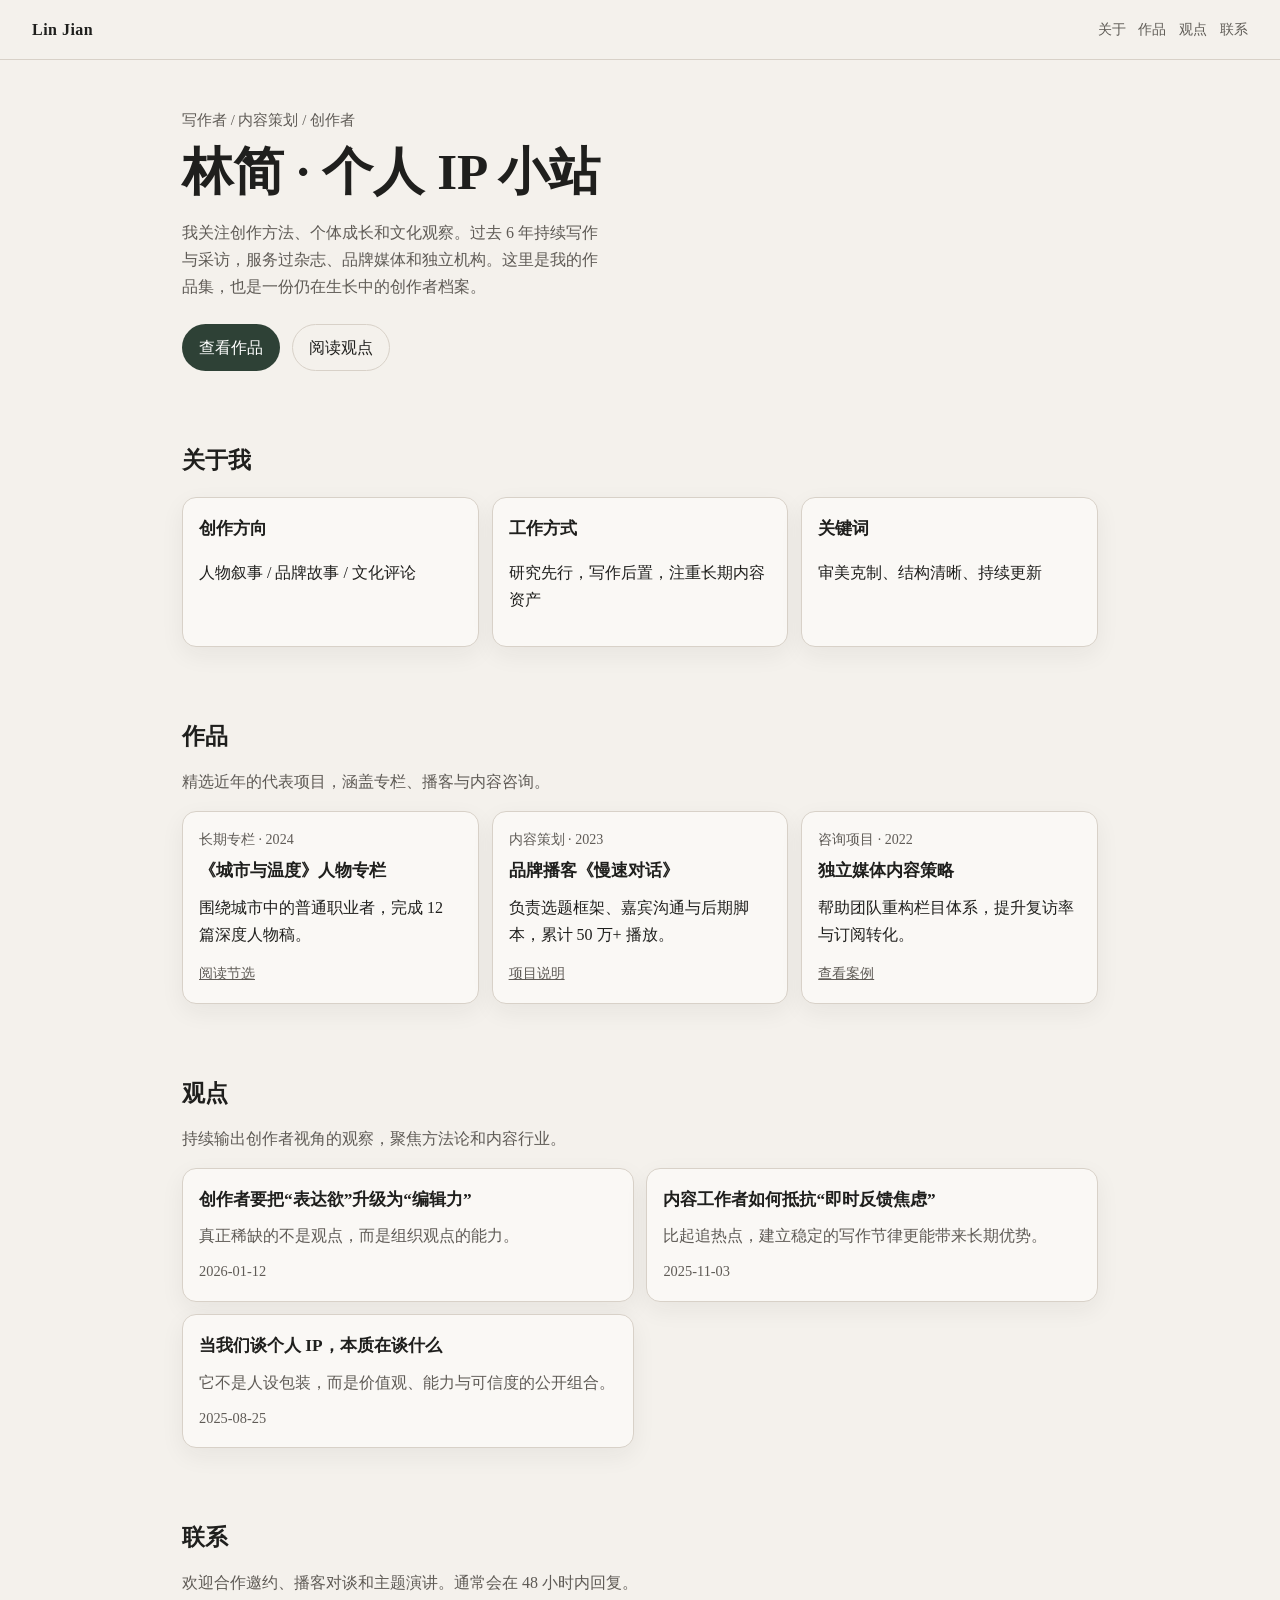
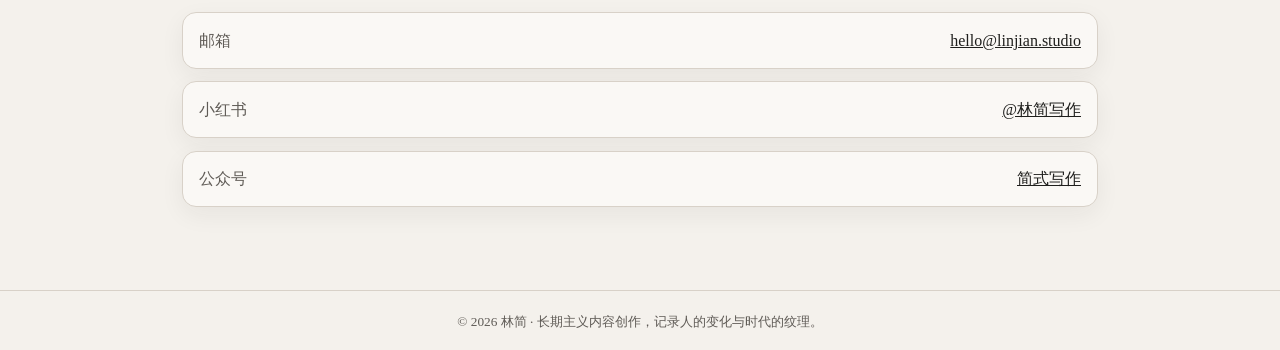
==== index.html @ 342a9522 "feat: build personal IP homepage frontend demo" ====
<!doctype html>
<html lang="zh-CN">
  <head>
    <meta charset="UTF-8" />
    <meta name="viewport" content="width=device-width, initial-scale=1.0" />
    <title>林简 · 个人 IP 小站</title>
    <meta
      name="description"
      content="内容型创作者林简的个人主页：作品、观点、个人介绍与联系方式。"
    />
    <link rel="stylesheet" href="styles.css" />
  </head>
  <body>
    <header class="site-header">
      <a class="brand" href="#top" aria-label="回到顶部">Lin Jian</a>
      <nav class="site-nav" aria-label="主导航">
        <a href="#about">关于</a>
        <a href="#works">作品</a>
        <a href="#essays">观点</a>
        <a href="#contact">联系</a>
      </nav>
    </header>

    <main id="top">
      <section class="section hero" id="hero" aria-labelledby="hero-title">
        <p class="section-kicker" id="hero-kicker"></p>
        <h1 id="hero-title"></h1>
        <p class="hero-description" id="hero-description"></p>
        <div class="hero-actions" id="hero-actions"></div>
      </section>

      <section class="section about" id="about" aria-labelledby="about-title">
        <h2 id="about-title">关于我</h2>
        <div class="about-grid" id="about-grid"></div>
      </section>

      <section class="section works" id="works" aria-labelledby="works-title">
        <div class="section-heading">
          <h2 id="works-title">作品</h2>
          <p id="works-intro"></p>
        </div>
        <div class="works-grid" id="works-grid"></div>
      </section>

      <section class="section essays" id="essays" aria-labelledby="essays-title">
        <div class="section-heading">
          <h2 id="essays-title">观点</h2>
          <p id="essays-intro"></p>
        </div>
        <ul class="essay-list" id="essay-list"></ul>
      </section>

      <section class="section contact" id="contact" aria-labelledby="contact-title">
        <h2 id="contact-title">联系</h2>
        <p id="contact-note"></p>
        <ul class="contact-list" id="contact-list"></ul>
      </section>
    </main>

    <footer class="site-footer">
      <small id="footer-text"></small>
    </footer>

    <script type="module" src="main.js"></script>
  </body>
</html>
---- styles.css ----
:root {
  --bg: #f4f1ec;
  --surface: #faf8f5;
  --text-primary: #1f1f1d;
  --text-secondary: #5f5b56;
  --line: #d8d1c8;
  --accent: #2e4136;
  --accent-soft: #dae3dc;
  --radius: 14px;
  --content-width: 980px;
  --shadow: 0 8px 24px rgba(31, 31, 29, 0.06);
}

* {
  box-sizing: border-box;
}

html {
  scroll-behavior: smooth;
}

body {
  margin: 0;
  font-family: 'Noto Serif SC', 'Songti SC', 'PingFang SC', serif;
  color: var(--text-primary);
  background: var(--bg);
  line-height: 1.7;
}

a {
  color: inherit;
}

.site-header {
  position: sticky;
  top: 0;
  z-index: 10;
  display: flex;
  justify-content: space-between;
  align-items: center;
  padding: 0.9rem 1rem;
  border-bottom: 1px solid var(--line);
  background: rgba(244, 241, 236, 0.93);
  backdrop-filter: blur(8px);
}

.brand {
  text-decoration: none;
  font-weight: 700;
  letter-spacing: 0.03em;
}

.site-nav {
  display: flex;
  gap: 0.8rem;
  font-size: 0.9rem;
}

.site-nav a {
  text-decoration: none;
  color: var(--text-secondary);
}

main {
  width: min(100%, var(--content-width));
  margin: 0 auto;
  padding: 0 1rem 3rem;
}

.section {
  padding: 2.2rem 0;
}

.section h2 {
  margin: 0 0 1rem;
  font-size: 1.45rem;
}

.section-kicker {
  margin: 0;
  color: var(--text-secondary);
  font-size: 0.92rem;
}

.hero {
  padding-top: 3rem;
}

.hero h1 {
  margin: 0.5rem 0 1rem;
  font-size: clamp(1.9rem, 6vw, 3.2rem);
  line-height: 1.2;
}

.hero-description {
  margin: 0;
  max-width: 52ch;
  color: var(--text-secondary);
}

.hero-actions {
  margin-top: 1.5rem;
  display: flex;
  gap: 0.75rem;
  flex-wrap: wrap;
}

.button {
  display: inline-flex;
  align-items: center;
  justify-content: center;
  min-height: 42px;
  padding: 0.55rem 1rem;
  border-radius: 999px;
  text-decoration: none;
  border: 1px solid transparent;
  transition: all 0.2s ease;
}

.button-primary {
  background: var(--accent);
  color: #fff;
}

.button-secondary {
  border-color: var(--line);
  color: var(--text-primary);
}

.button:hover,
.button:focus-visible {
  transform: translateY(-1px);
}

.about-grid,
.works-grid {
  display: grid;
  gap: 0.8rem;
}

.info-card,
.work-card,
.essay-item a,
.contact-list li {
  border: 1px solid var(--line);
  border-radius: var(--radius);
  background: var(--surface);
  box-shadow: var(--shadow);
}

.info-card,
.work-card,
.essay-item a {
  padding: 1rem;
}

.info-card h3,
.work-card h3,
.essay-item h3 {
  margin: 0 0 0.5rem;
  font-size: 1.08rem;
}

.work-card .meta {
  margin: 0 0 0.3rem;
  color: var(--text-secondary);
  font-size: 0.88rem;
}

.work-card p {
  margin: 0 0 0.7rem;
}

.work-card a,
.essay-item time {
  color: var(--text-secondary);
  font-size: 0.9rem;
}

.section-heading p,
#contact-note {
  margin: -0.3rem 0 1rem;
  color: var(--text-secondary);
}

.essay-list,
.contact-list {
  margin: 0;
  padding: 0;
  list-style: none;
  display: grid;
  gap: 0.8rem;
}

.essay-item a {
  display: block;
  text-decoration: none;
}

.essay-item p {
  margin: 0 0 0.5rem;
  color: var(--text-secondary);
}

.contact-list li {
  display: flex;
  justify-content: space-between;
  gap: 1rem;
  padding: 0.85rem 1rem;
}

.contact-list span {
  color: var(--text-secondary);
}

.site-footer {
  border-top: 1px solid var(--line);
  text-align: center;
  padding: 1rem;
  color: var(--text-secondary);
}

@media (min-width: 760px) {
  .site-header {
    padding: 1rem 2rem;
  }

  main {
    padding-inline: 2rem;
  }

  .about-grid {
    grid-template-columns: repeat(3, minmax(0, 1fr));
  }

  .works-grid {
    grid-template-columns: repeat(3, minmax(0, 1fr));
  }

  .essay-list {
    grid-template-columns: repeat(2, minmax(0, 1fr));
  }
}
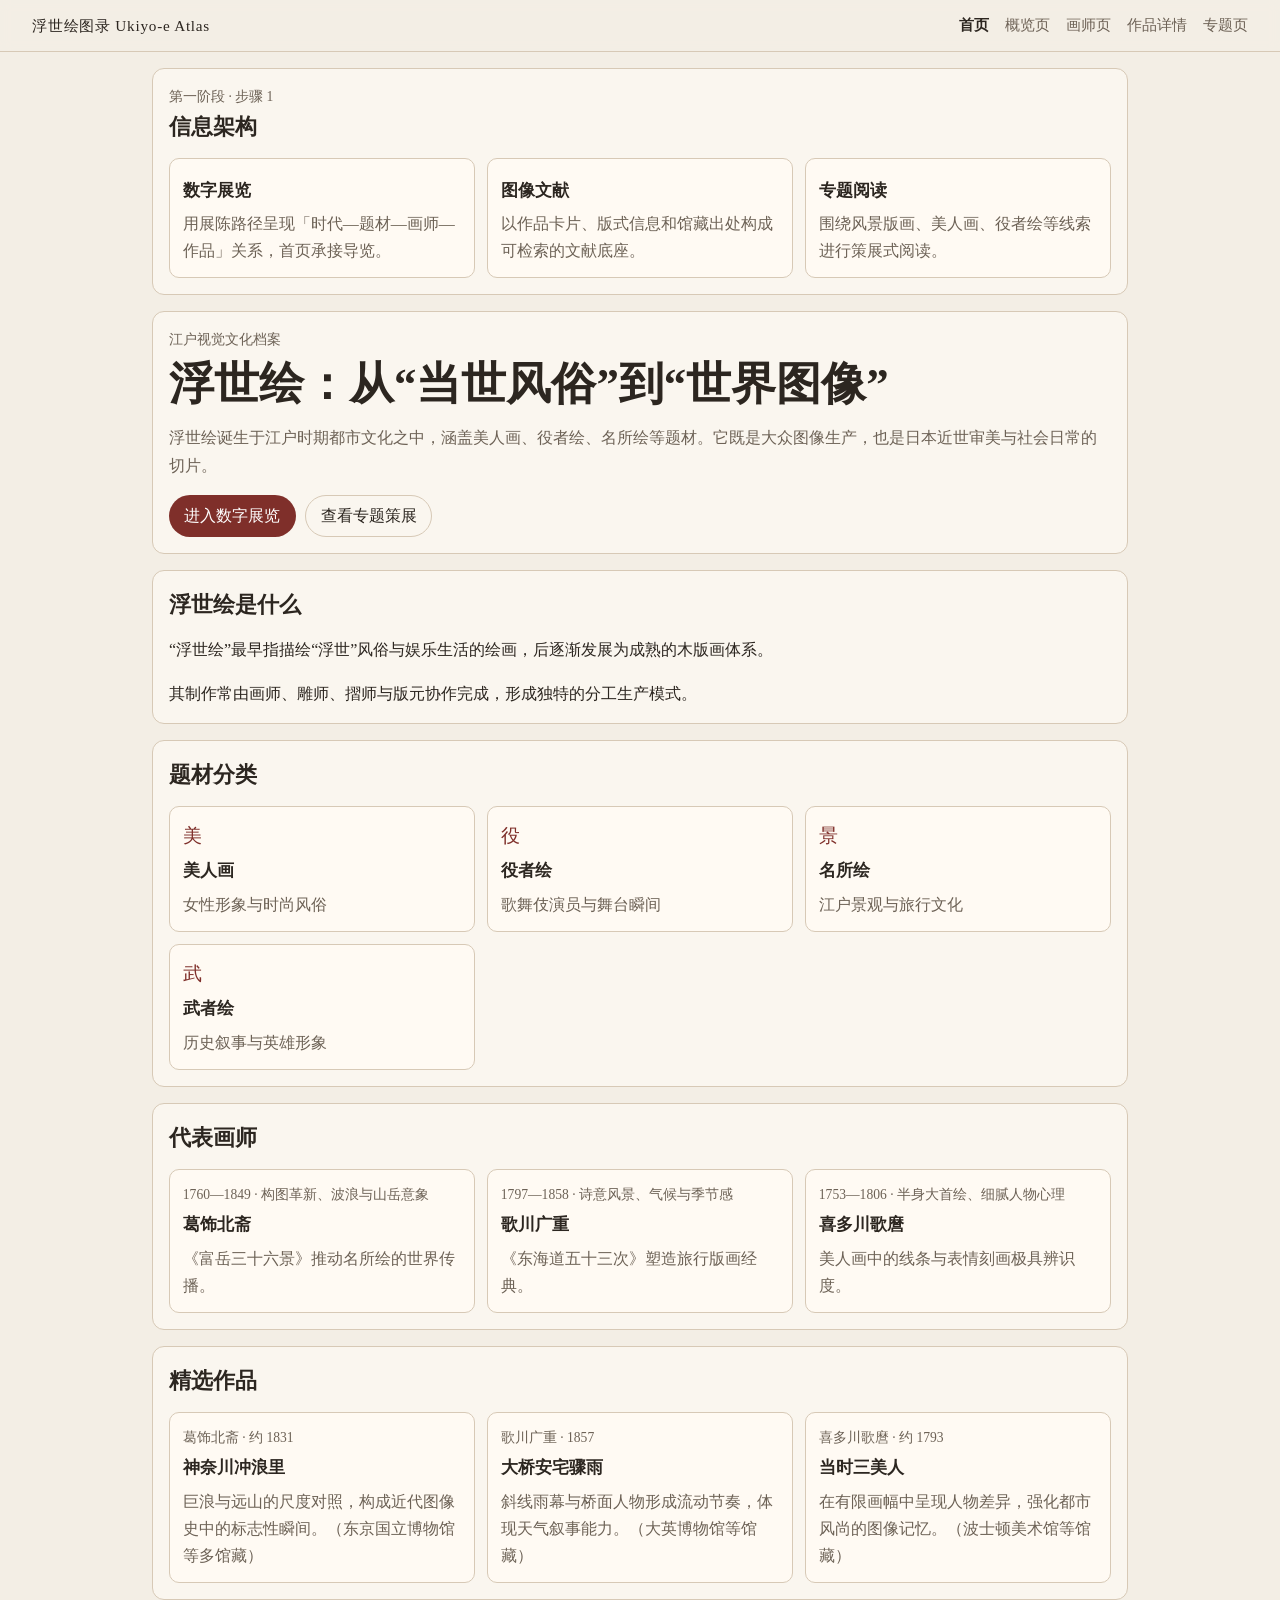
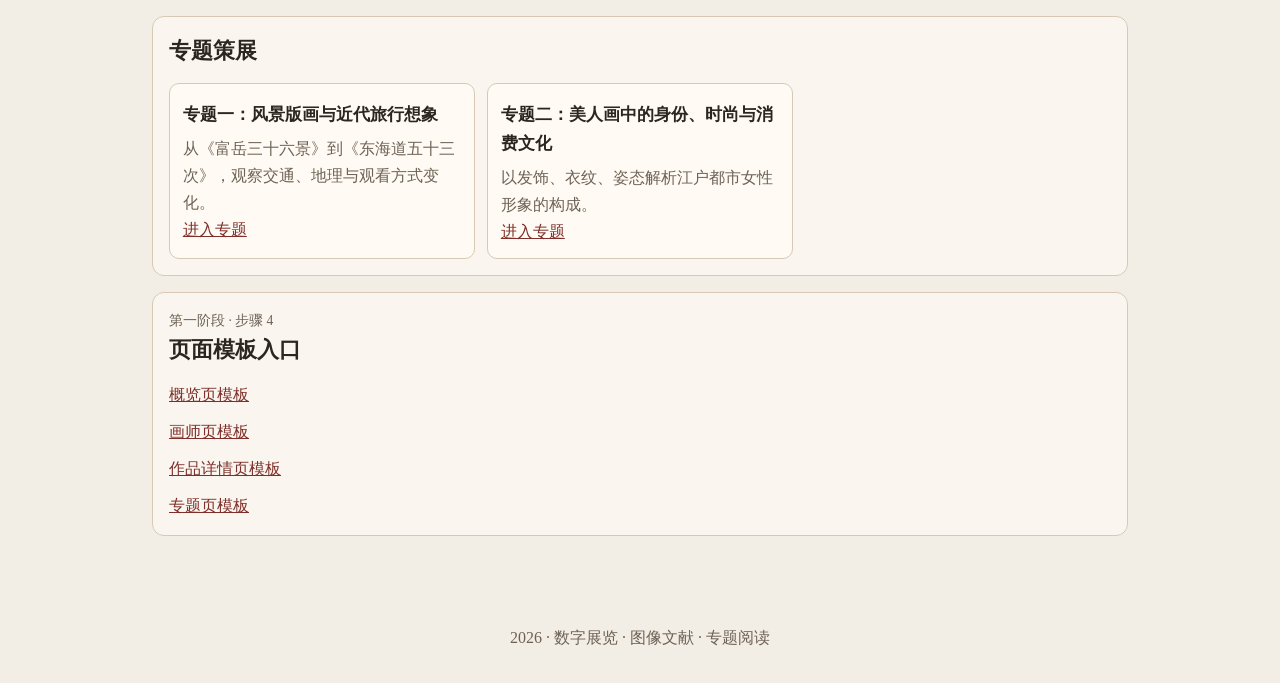
==== commit f5aefd1b: "feat: build ukiyo-e themed frontend demo and page templates" ====
--- a/index.html
+++ b/index.html
@@ -3,64 +3,69 @@
   <head>
     <meta charset="UTF-8" />
     <meta name="viewport" content="width=device-width, initial-scale=1.0" />
-    <title>林简 · 个人 IP 小站</title>
-    <meta
-      name="description"
-      content="内容型创作者林简的个人主页：作品、观点、个人介绍与联系方式。"
-    />
+    <title>浮世绘图录 Ukiyo-e Atlas</title>
+    <meta name="description" content="浮世绘主题前端 demo：数字展览、图像文献与专题阅读。" />
     <link rel="stylesheet" href="styles.css" />
   </head>
-  <body>
+  <body data-page="home">
     <header class="site-header">
-      <a class="brand" href="#top" aria-label="回到顶部">Lin Jian</a>
-      <nav class="site-nav" aria-label="主导航">
-        <a href="#about">关于</a>
-        <a href="#works">作品</a>
-        <a href="#essays">观点</a>
-        <a href="#contact">联系</a>
-      </nav>
+      <a class="brand" href="index.html" id="site-name"></a>
+      <button class="menu-toggle" id="menu-toggle" aria-expanded="false" aria-controls="site-nav">目录</button>
+      <nav class="site-nav" id="site-nav" aria-label="主导航"></nav>
     </header>
 
-    <main id="top">
-      <section class="section hero" id="hero" aria-labelledby="hero-title">
-        <p class="section-kicker" id="hero-kicker"></p>
-        <h1 id="hero-title"></h1>
-        <p class="hero-description" id="hero-description"></p>
-        <div class="hero-actions" id="hero-actions"></div>
+    <main>
+      <section class="panel ia" aria-labelledby="ia-title">
+        <p class="kicker">第一阶段 · 步骤 1</p>
+        <h2 id="ia-title">信息架构</h2>
+        <div class="card-grid" id="ia-grid"></div>
       </section>
 
-      <section class="section about" id="about" aria-labelledby="about-title">
-        <h2 id="about-title">关于我</h2>
-        <div class="about-grid" id="about-grid"></div>
+      <section class="panel hero" aria-labelledby="hero-title">
+        <p class="kicker" id="hero-kicker"></p>
+        <h1 id="hero-title"></h1>
+        <p class="lead" id="hero-description"></p>
+        <div class="actions" id="hero-actions"></div>
       </section>
 
-      <section class="section works" id="works" aria-labelledby="works-title">
-        <div class="section-heading">
-          <h2 id="works-title">作品</h2>
-          <p id="works-intro"></p>
-        </div>
-        <div class="works-grid" id="works-grid"></div>
+      <section class="panel" aria-labelledby="about-title">
+        <h2 id="about-title"></h2>
+        <div id="about-content" class="stack"></div>
       </section>
 
-      <section class="section essays" id="essays" aria-labelledby="essays-title">
-        <div class="section-heading">
-          <h2 id="essays-title">观点</h2>
-          <p id="essays-intro"></p>
-        </div>
-        <ul class="essay-list" id="essay-list"></ul>
+      <section class="panel" aria-labelledby="genres-title">
+        <h2 id="genres-title">题材分类</h2>
+        <div class="genre-grid" id="genre-grid"></div>
       </section>
 
-      <section class="section contact" id="contact" aria-labelledby="contact-title">
-        <h2 id="contact-title">联系</h2>
-        <p id="contact-note"></p>
-        <ul class="contact-list" id="contact-list"></ul>
+      <section class="panel" aria-labelledby="artists-title">
+        <h2 id="artists-title">代表画师</h2>
+        <div class="card-grid" id="artist-grid"></div>
+      </section>
+
+      <section class="panel" aria-labelledby="works-title">
+        <h2 id="works-title">精选作品</h2>
+        <div class="card-grid" id="work-grid"></div>
+      </section>
+
+      <section class="panel" aria-labelledby="curation-title">
+        <h2 id="curation-title">专题策展</h2>
+        <div class="card-grid" id="curation-grid"></div>
+      </section>
+
+      <section class="panel" aria-labelledby="templates-title">
+        <p class="kicker">第一阶段 · 步骤 4</p>
+        <h2 id="templates-title">页面模板入口</h2>
+        <div class="template-links">
+          <a href="overview.html">概览页模板</a>
+          <a href="artist.html">画师页模板</a>
+          <a href="artwork.html">作品详情页模板</a>
+          <a href="topic.html">专题页模板</a>
+        </div>
       </section>
     </main>
 
-    <footer class="site-footer">
-      <small id="footer-text"></small>
-    </footer>
-
+    <footer class="site-footer" id="footer"></footer>
     <script type="module" src="main.js"></script>
   </body>
 </html>
--- a/styles.css
+++ b/styles.css
@@ -1,28 +1,23 @@
 :root {
-  --bg: #f4f1ec;
-  --surface: #faf8f5;
-  --text-primary: #1f1f1d;
-  --text-secondary: #5f5b56;
-  --line: #d8d1c8;
-  --accent: #2e4136;
-  --accent-soft: #dae3dc;
-  --radius: 14px;
-  --content-width: 980px;
-  --shadow: 0 8px 24px rgba(31, 31, 29, 0.06);
+  --bg: #f3eee5;
+  --paper: #faf6ef;
+  --ink: #2c2620;
+  --muted: #6d6256;
+  --line: #d7c9b6;
+  --accent: #7f2f2a;
+  --accent-soft: #efe2d4;
+  --radius: 12px;
+  --container: 1040px;
 }
 
 * {
   box-sizing: border-box;
 }
 
-html {
-  scroll-behavior: smooth;
-}
-
 body {
   margin: 0;
-  font-family: 'Noto Serif SC', 'Songti SC', 'PingFang SC', serif;
-  color: var(--text-primary);
+  font-family: 'Noto Serif SC', 'Songti SC', serif;
+  color: var(--ink);
   background: var(--bg);
   line-height: 1.7;
 }
@@ -36,85 +31,115 @@
   top: 0;
   z-index: 10;
   display: flex;
+  align-items: center;
   justify-content: space-between;
-  align-items: center;
-  padding: 0.9rem 1rem;
+  gap: 0.75rem;
+  padding: 0.8rem 1rem;
   border-bottom: 1px solid var(--line);
-  background: rgba(244, 241, 236, 0.93);
-  backdrop-filter: blur(8px);
+  background: rgba(243, 238, 229, 0.92);
+  backdrop-filter: blur(6px);
 }
 
 .brand {
   text-decoration: none;
-  font-weight: 700;
-  letter-spacing: 0.03em;
+  font-size: 0.95rem;
+  letter-spacing: 0.05em;
+}
+
+.menu-toggle {
+  border: 1px solid var(--line);
+  background: var(--paper);
+  color: var(--ink);
+  border-radius: 999px;
+  padding: 0.3rem 0.8rem;
 }
 
 .site-nav {
-  display: flex;
-  gap: 0.8rem;
-  font-size: 0.9rem;
+  display: none;
+  position: absolute;
+  top: 3.5rem;
+  left: 1rem;
+  right: 1rem;
+  background: var(--paper);
+  border: 1px solid var(--line);
+  border-radius: var(--radius);
+  padding: 0.75rem;
+  box-shadow: 0 10px 24px rgba(44, 38, 32, 0.08);
+}
+
+.site-nav.open {
+  display: grid;
+  gap: 0.4rem;
 }
 
 .site-nav a {
   text-decoration: none;
-  color: var(--text-secondary);
+  color: var(--muted);
+  font-size: 0.92rem;
+}
+
+.site-nav [aria-current='page'] {
+  color: var(--ink);
+  font-weight: 600;
 }
 
 main {
-  width: min(100%, var(--content-width));
+  width: min(100%, var(--container));
   margin: 0 auto;
-  padding: 0 1rem 3rem;
-}
-
-.section {
-  padding: 2.2rem 0;
-}
-
-.section h2 {
-  margin: 0 0 1rem;
-  font-size: 1.45rem;
-}
-
-.section-kicker {
-  margin: 0;
-  color: var(--text-secondary);
-  font-size: 0.92rem;
-}
-
-.hero {
-  padding-top: 3rem;
-}
-
-.hero h1 {
-  margin: 0.5rem 0 1rem;
-  font-size: clamp(1.9rem, 6vw, 3.2rem);
+  padding: 1rem 1rem 3rem;
+}
+
+.panel {
+  background: var(--paper);
+  border: 1px solid var(--line);
+  border-radius: var(--radius);
+  padding: 1rem;
+  margin-bottom: 1rem;
+}
+
+.kicker,
+.meta {
+  margin: 0;
+  color: var(--muted);
+  font-size: 0.85rem;
+}
+
+h1,
+h2,
+h3,
+p {
+  margin-top: 0;
+}
+
+h1 {
+  font-size: clamp(1.8rem, 8vw, 2.8rem);
   line-height: 1.2;
-}
-
-.hero-description {
-  margin: 0;
-  max-width: 52ch;
-  color: var(--text-secondary);
-}
-
-.hero-actions {
-  margin-top: 1.5rem;
+  margin: 0.4rem 0 0.8rem;
+}
+
+h2 {
+  margin-bottom: 0.8rem;
+  font-size: 1.35rem;
+}
+
+.lead {
+  color: var(--muted);
+}
+
+.actions {
   display: flex;
-  gap: 0.75rem;
   flex-wrap: wrap;
+  gap: 0.6rem;
 }
 
 .button {
+  text-decoration: none;
+  border-radius: 999px;
+  min-height: 40px;
   display: inline-flex;
   align-items: center;
-  justify-content: center;
-  min-height: 42px;
-  padding: 0.55rem 1rem;
-  border-radius: 999px;
-  text-decoration: none;
+  padding: 0.4rem 0.9rem;
   border: 1px solid transparent;
-  transition: all 0.2s ease;
 }
 
 .button-primary {
@@ -124,120 +149,107 @@
 
 .button-secondary {
   border-color: var(--line);
-  color: var(--text-primary);
-}
-
-.button:hover,
-.button:focus-visible {
-  transform: translateY(-1px);
-}
-
-.about-grid,
-.works-grid {
-  display: grid;
-  gap: 0.8rem;
-}
-
-.info-card,
-.work-card,
-.essay-item a,
-.contact-list li {
-  border: 1px solid var(--line);
-  border-radius: var(--radius);
-  background: var(--surface);
-  box-shadow: var(--shadow);
-}
-
-.info-card,
-.work-card,
-.essay-item a {
-  padding: 1rem;
-}
-
-.info-card h3,
-.work-card h3,
-.essay-item h3 {
-  margin: 0 0 0.5rem;
-  font-size: 1.08rem;
-}
-
-.work-card .meta {
-  margin: 0 0 0.3rem;
-  color: var(--text-secondary);
-  font-size: 0.88rem;
-}
-
-.work-card p {
-  margin: 0 0 0.7rem;
-}
-
-.work-card a,
-.essay-item time {
-  color: var(--text-secondary);
-  font-size: 0.9rem;
-}
-
-.section-heading p,
-#contact-note {
-  margin: -0.3rem 0 1rem;
-  color: var(--text-secondary);
-}
-
-.essay-list,
-.contact-list {
+}
+
+.card-grid,
+.genre-grid,
+.stat-grid {
+  display: grid;
+  gap: 0.75rem;
+}
+
+.card,
+.genre-item,
+.module-list li,
+.stat-grid li {
+  border: 1px solid var(--line);
+  border-radius: 10px;
+  background: #fffaf3;
+  padding: 0.8rem;
+}
+
+.card h3,
+.genre-item h3 {
+  margin: 0.3rem 0;
+  font-size: 1.06rem;
+}
+
+.card p,
+.genre-item p {
+  margin: 0;
+  color: var(--muted);
+}
+
+.genre-item span {
+  font-size: 1.2rem;
+  color: var(--accent);
+}
+
+.stack p:last-child {
+  margin-bottom: 0;
+}
+
+.module-list,
+.stat-grid {
+  list-style: none;
   margin: 0;
   padding: 0;
-  list-style: none;
-  display: grid;
-  gap: 0.8rem;
-}
-
-.essay-item a {
-  display: block;
-  text-decoration: none;
-}
-
-.essay-item p {
-  margin: 0 0 0.5rem;
-  color: var(--text-secondary);
-}
-
-.contact-list li {
-  display: flex;
-  justify-content: space-between;
-  gap: 1rem;
-  padding: 0.85rem 1rem;
-}
-
-.contact-list span {
-  color: var(--text-secondary);
+  display: grid;
+  gap: 0.65rem;
+}
+
+.template-links {
+  display: grid;
+  gap: 0.6rem;
+}
+
+.template-links a,
+.text-link {
+  color: var(--accent);
 }
 
 .site-footer {
-  border-top: 1px solid var(--line);
   text-align: center;
-  padding: 1rem;
-  color: var(--text-secondary);
+  color: var(--muted);
+  padding: 1.5rem 1rem 2rem;
 }
 
 @media (min-width: 760px) {
   .site-header {
-    padding: 1rem 2rem;
+    padding-inline: 2rem;
+  }
+
+  .menu-toggle {
+    display: none;
+  }
+
+  .site-nav {
+    display: flex;
+    position: static;
+    border: none;
+    box-shadow: none;
+    background: transparent;
+    padding: 0;
+    gap: 1rem;
   }
 
   main {
     padding-inline: 2rem;
   }
 
-  .about-grid {
+  .card-grid,
+  .genre-grid {
+    grid-template-columns: repeat(2, minmax(0, 1fr));
+  }
+
+  .stat-grid {
     grid-template-columns: repeat(3, minmax(0, 1fr));
   }
-
-  .works-grid {
+}
+
+@media (min-width: 1080px) {
+  .card-grid,
+  .genre-grid {
     grid-template-columns: repeat(3, minmax(0, 1fr));
   }
-
-  .essay-list {
-    grid-template-columns: repeat(2, minmax(0, 1fr));
-  }
-}
+}
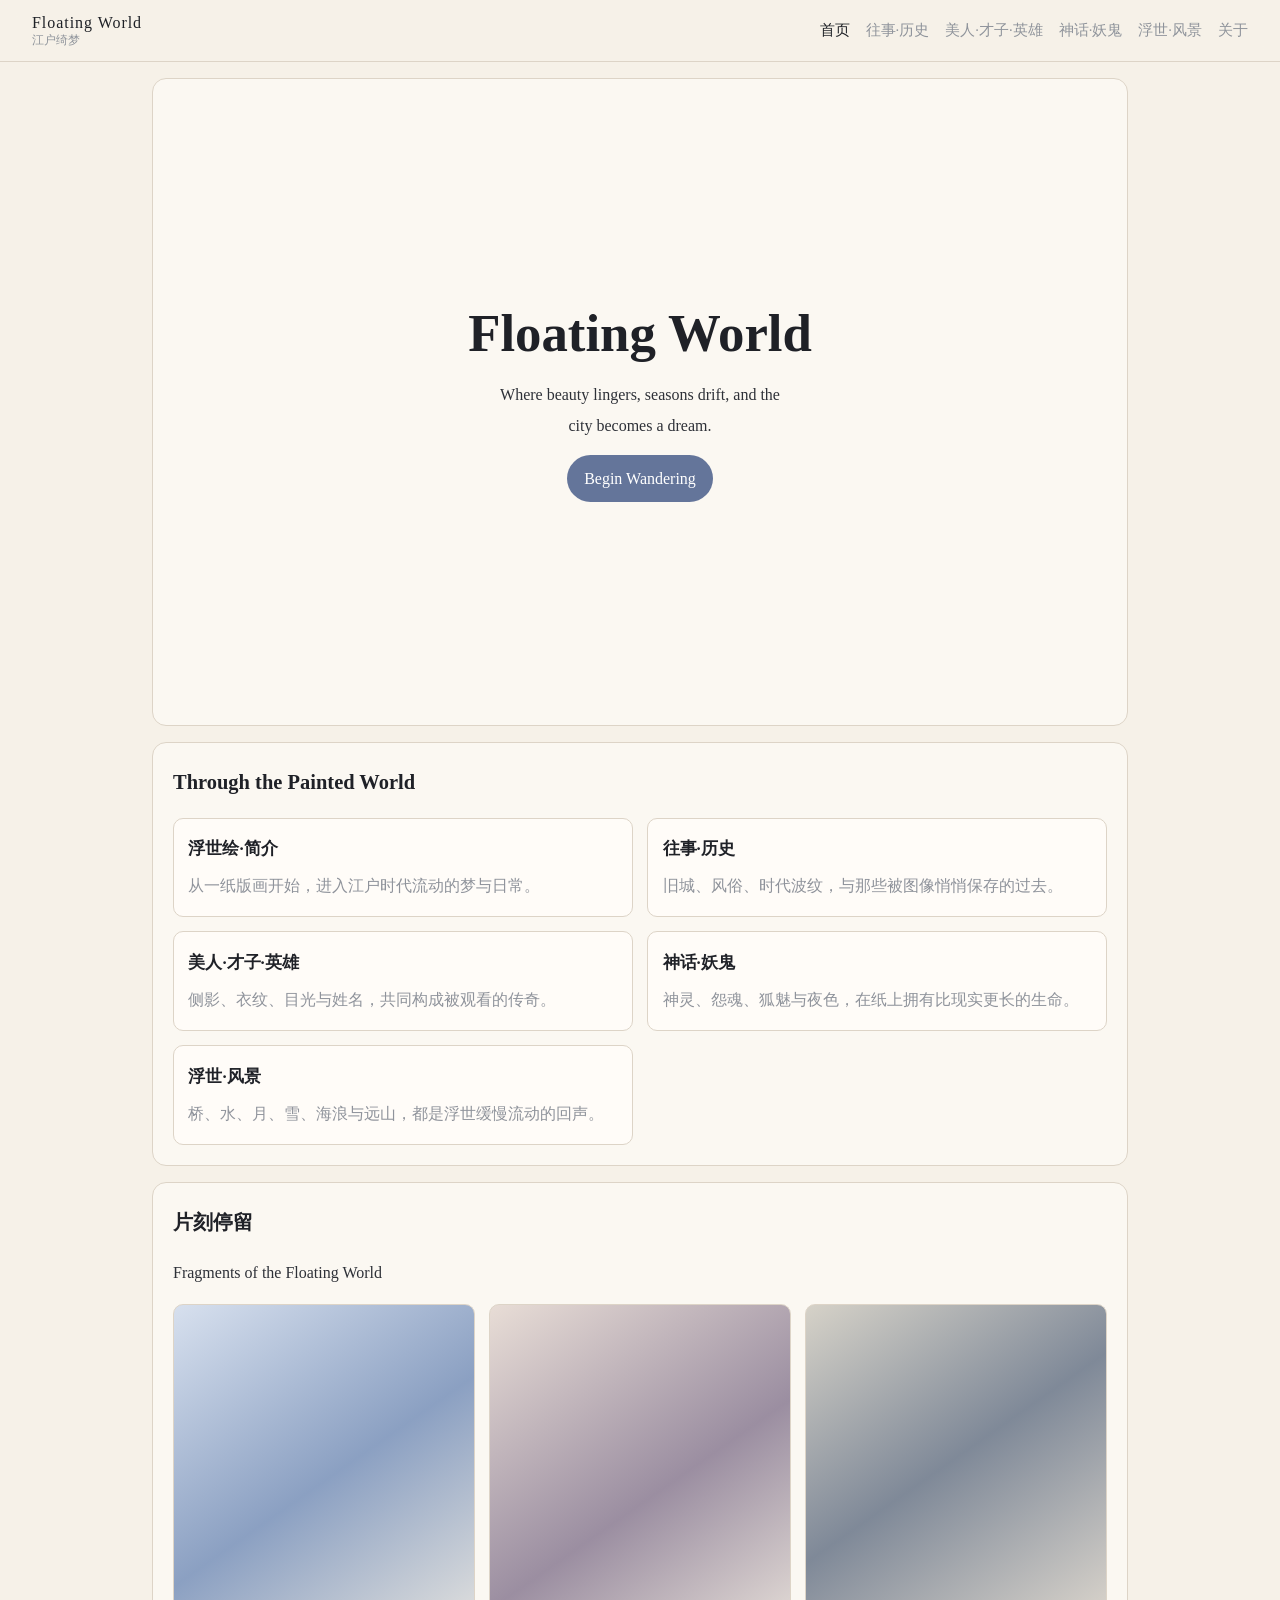
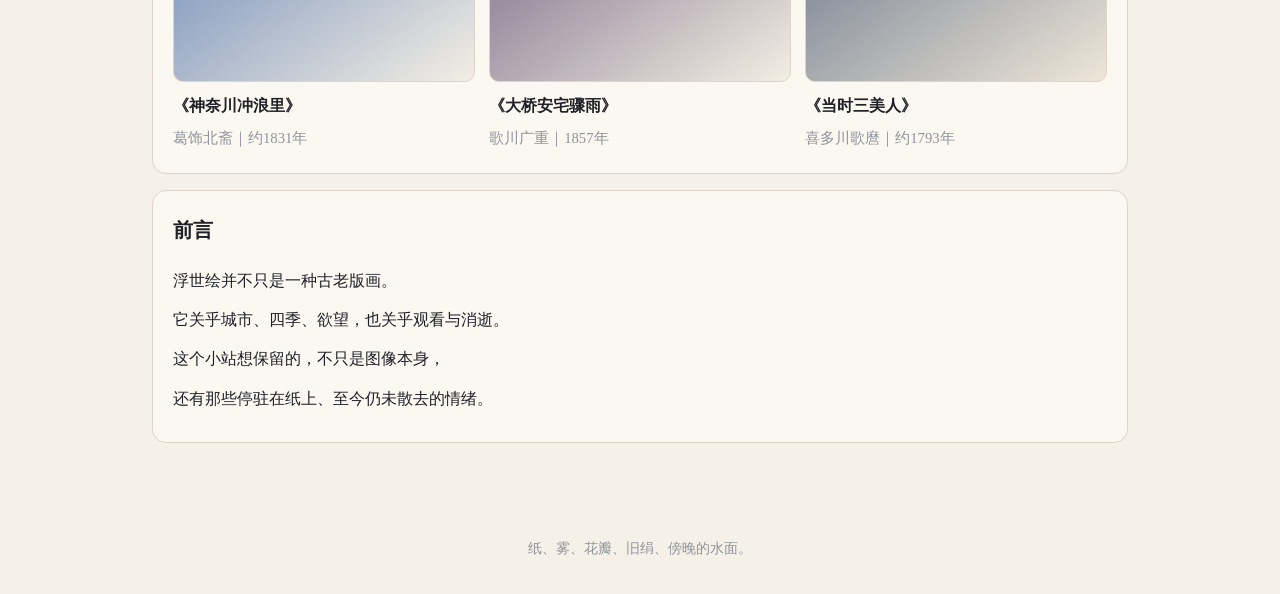
==== commit f0dd2f98: "refactor: align site narrative, navigation, and visual tone" ====
--- a/index.html
+++ b/index.html
@@ -3,65 +3,38 @@
   <head>
     <meta charset="UTF-8" />
     <meta name="viewport" content="width=device-width, initial-scale=1.0" />
-    <title>浮世绘图录 Ukiyo-e Atlas</title>
-    <meta name="description" content="浮世绘主题前端 demo：数字展览、图像文献与专题阅读。" />
+    <title>Floating World · 江户绮梦</title>
+    <meta name="description" content="Floating World / 江户绮梦：浮世绘主题的数字展览式前端 demo。" />
     <link rel="stylesheet" href="styles.css" />
   </head>
   <body data-page="home">
     <header class="site-header">
-      <a class="brand" href="index.html" id="site-name"></a>
+      <a class="brand" href="index.html"><span id="site-name"></span><small id="site-zh-name"></small></a>
       <button class="menu-toggle" id="menu-toggle" aria-expanded="false" aria-controls="site-nav">目录</button>
       <nav class="site-nav" id="site-nav" aria-label="主导航"></nav>
     </header>
 
     <main>
-      <section class="panel ia" aria-labelledby="ia-title">
-        <p class="kicker">第一阶段 · 步骤 1</p>
-        <h2 id="ia-title">信息架构</h2>
-        <div class="card-grid" id="ia-grid"></div>
+      <section class="panel hero-panel" aria-labelledby="hero-title">
+        <h1 id="hero-title"></h1>
+        <p class="hero-subtitle" id="hero-subtitle"></p>
+        <a class="button button-primary" id="hero-action" href="#"></a>
       </section>
 
-      <section class="panel hero" aria-labelledby="hero-title">
-        <p class="kicker" id="hero-kicker"></p>
-        <h1 id="hero-title"></h1>
-        <p class="lead" id="hero-description"></p>
-        <div class="actions" id="hero-actions"></div>
+      <section class="panel" id="painted-world" aria-labelledby="portal-title">
+        <h2 id="portal-title"></h2>
+        <div class="card-grid" id="portal-grid"></div>
       </section>
 
-      <section class="panel" aria-labelledby="about-title">
-        <h2 id="about-title"></h2>
-        <div id="about-content" class="stack"></div>
+      <section class="panel" aria-labelledby="featured-title">
+        <h2 id="featured-title"></h2>
+        <p class="kicker" id="featured-subtitle"></p>
+        <div class="image-grid" id="featured-grid"></div>
       </section>
 
-      <section class="panel" aria-labelledby="genres-title">
-        <h2 id="genres-title">题材分类</h2>
-        <div class="genre-grid" id="genre-grid"></div>
-      </section>
-
-      <section class="panel" aria-labelledby="artists-title">
-        <h2 id="artists-title">代表画师</h2>
-        <div class="card-grid" id="artist-grid"></div>
-      </section>
-
-      <section class="panel" aria-labelledby="works-title">
-        <h2 id="works-title">精选作品</h2>
-        <div class="card-grid" id="work-grid"></div>
-      </section>
-
-      <section class="panel" aria-labelledby="curation-title">
-        <h2 id="curation-title">专题策展</h2>
-        <div class="card-grid" id="curation-grid"></div>
-      </section>
-
-      <section class="panel" aria-labelledby="templates-title">
-        <p class="kicker">第一阶段 · 步骤 4</p>
-        <h2 id="templates-title">页面模板入口</h2>
-        <div class="template-links">
-          <a href="overview.html">概览页模板</a>
-          <a href="artist.html">画师页模板</a>
-          <a href="artwork.html">作品详情页模板</a>
-          <a href="topic.html">专题页模板</a>
-        </div>
+      <section class="panel preface" aria-labelledby="preface-title">
+        <h2 id="preface-title">前言</h2>
+        <div id="preface-content"></div>
       </section>
     </main>
 
--- a/styles.css
+++ b/styles.css
@@ -1,255 +1,198 @@
 :root {
-  --bg: #f3eee5;
-  --paper: #faf6ef;
-  --ink: #2c2620;
-  --muted: #6d6256;
-  --line: #d7c9b6;
-  --accent: #7f2f2a;
-  --accent-soft: #efe2d4;
-  --radius: 12px;
+  --bg-paper: #f6f1e8;
+  --paper: #fbf8f2;
+  --ink-soft: #2e3138;
+  --ink-main: #1f2127;
+  --mist: #8f939b;
+  --indigo: #64759a;
+  --faded-red: #a06362;
+  --lotus: #d7c2c6;
+  --gold-light: #d6c496;
+  --line: #ddd4c7;
+  --radius: 14px;
   --container: 1040px;
 }
 
-* {
-  box-sizing: border-box;
-}
+* { box-sizing: border-box; }
 
 body {
   margin: 0;
   font-family: 'Noto Serif SC', 'Songti SC', serif;
-  color: var(--ink);
-  background: var(--bg);
-  line-height: 1.7;
+  background: var(--bg-paper);
+  color: var(--ink-main);
+  line-height: 1.95;
 }
 
-a {
-  color: inherit;
-}
+a { color: inherit; }
 
 .site-header {
   position: sticky;
   top: 0;
   z-index: 10;
   display: flex;
+  justify-content: space-between;
   align-items: center;
-  justify-content: space-between;
-  gap: 0.75rem;
+  gap: 0.6rem;
   padding: 0.8rem 1rem;
   border-bottom: 1px solid var(--line);
-  background: rgba(243, 238, 229, 0.92);
-  backdrop-filter: blur(6px);
+  background: rgba(246, 241, 232, 0.93);
+  backdrop-filter: blur(8px);
 }
 
 .brand {
   text-decoration: none;
-  font-size: 0.95rem;
-  letter-spacing: 0.05em;
+  display: inline-grid;
+  line-height: 1.25;
 }
+
+.brand span { font-size: 1rem; letter-spacing: 0.06em; }
+.brand small { color: var(--mist); font-size: 0.78rem; }
 
 .menu-toggle {
   border: 1px solid var(--line);
-  background: var(--paper);
-  color: var(--ink);
   border-radius: 999px;
   padding: 0.3rem 0.8rem;
+  background: var(--paper);
+  color: var(--ink-soft);
 }
 
 .site-nav {
   display: none;
   position: absolute;
   top: 3.5rem;
+  right: 1rem;
   left: 1rem;
-  right: 1rem;
-  background: var(--paper);
   border: 1px solid var(--line);
   border-radius: var(--radius);
-  padding: 0.75rem;
-  box-shadow: 0 10px 24px rgba(44, 38, 32, 0.08);
+  background: var(--paper);
+  padding: 0.8rem;
 }
 
-.site-nav.open {
-  display: grid;
-  gap: 0.4rem;
-}
-
-.site-nav a {
-  text-decoration: none;
-  color: var(--muted);
-  font-size: 0.92rem;
-}
-
-.site-nav [aria-current='page'] {
-  color: var(--ink);
-  font-weight: 600;
-}
+.site-nav.open { display: grid; gap: 0.35rem; }
+.site-nav a { text-decoration: none; color: var(--mist); font-size: 0.92rem; }
+.site-nav [aria-current='page'] { color: var(--ink-main); }
 
 main {
   width: min(100%, var(--container));
   margin: 0 auto;
-  padding: 1rem 1rem 3rem;
+  padding: 1rem 1rem 3.5rem;
 }
 
 .panel {
   background: var(--paper);
   border: 1px solid var(--line);
   border-radius: var(--radius);
-  padding: 1rem;
+  padding: 1.25rem;
   margin-bottom: 1rem;
 }
 
-.kicker,
-.meta {
-  margin: 0;
-  color: var(--muted);
-  font-size: 0.85rem;
+.hero-panel {
+  min-height: 72vh;
+  display: grid;
+  place-content: center;
+  gap: 0.85rem;
+  text-align: center;
 }
 
-h1,
-h2,
-h3,
-p {
-  margin-top: 0;
-}
+h1, h2, h3, p { margin-top: 0; }
+h1 { font-size: clamp(2rem, 10vw, 3.3rem); line-height: 1.2; margin-bottom: 0; }
+h2 { font-size: 1.28rem; margin-bottom: 0.9rem; }
 
-h1 {
-  font-size: clamp(1.8rem, 8vw, 2.8rem);
-  line-height: 1.2;
-  margin: 0.4rem 0 0.8rem;
-}
+.hero-subtitle,
+.lead,
+.kicker,
+.module-list li { color: var(--ink-soft); }
 
-h2 {
-  margin-bottom: 0.8rem;
-  font-size: 1.35rem;
-}
-
-.lead {
-  color: var(--muted);
-}
-
-.actions {
-  display: flex;
-  flex-wrap: wrap;
-  gap: 0.6rem;
+.hero-subtitle {
+  max-width: 36ch;
+  margin: 0 auto;
+  font-size: 1rem;
 }
 
 .button {
+  display: inline-flex;
+  justify-self: center;
   text-decoration: none;
+  min-height: 42px;
+  align-items: center;
+  padding: 0.45rem 1rem;
   border-radius: 999px;
-  min-height: 40px;
-  display: inline-flex;
-  align-items: center;
-  padding: 0.4rem 0.9rem;
   border: 1px solid transparent;
 }
 
-.button-primary {
-  background: var(--accent);
-  color: #fff;
+.button-primary { background: var(--indigo); color: #fff; }
+
+.card-grid,
+.image-grid,
+.module-list { display: grid; gap: 0.9rem; }
+
+.card {
+  border: 1px solid var(--line);
+  border-radius: 10px;
+  background: #fffcf8;
+  padding: 0.9rem;
+  text-decoration: none;
 }
 
-.button-secondary {
-  border-color: var(--line);
+.portal-card h3 { margin: 0 0 0.3rem; font-size: 1.05rem; }
+.portal-card p { margin: 0; color: var(--mist); }
+
+.image-card { margin: 0; }
+
+.image-placeholder {
+  width: 100%;
+  aspect-ratio: 4 / 5;
+  border-radius: 10px;
+  border: 1px solid var(--line);
+  margin-bottom: 0.55rem;
+  background-size: cover;
 }
 
-.card-grid,
-.genre-grid,
-.stat-grid {
-  display: grid;
-  gap: 0.75rem;
-}
+.image-1 { background-image: linear-gradient(145deg, #d7e0ee, #8ba0c2 48%, #f3eee4); }
+.image-2 { background-image: linear-gradient(145deg, #e8ddd6, #9b8ea1 52%, #f4eee3); }
+.image-3 { background-image: linear-gradient(145deg, #d6d2c8, #7f8998 44%, #efe6d8); }
 
-.card,
-.genre-item,
-.module-list li,
-.stat-grid li {
-  border: 1px solid var(--line);
-  border-radius: 10px;
-  background: #fffaf3;
-  padding: 0.8rem;
-}
+figcaption strong { display: block; font-weight: 600; }
+figcaption span { color: var(--mist); font-size: 0.92rem; }
 
-.card h3,
-.genre-item h3 {
-  margin: 0.3rem 0;
-  font-size: 1.06rem;
-}
+.preface p { margin-bottom: 0.5rem; }
+.about-copy p { margin-bottom: 1rem; }
 
-.card p,
-.genre-item p {
-  margin: 0;
-  color: var(--muted);
-}
-
-.genre-item span {
-  font-size: 1.2rem;
-  color: var(--accent);
-}
-
-.stack p:last-child {
-  margin-bottom: 0;
-}
-
-.module-list,
-.stat-grid {
+.module-list {
   list-style: none;
   margin: 0;
   padding: 0;
-  display: grid;
-  gap: 0.65rem;
 }
 
-.template-links {
-  display: grid;
-  gap: 0.6rem;
-}
-
-.template-links a,
-.text-link {
-  color: var(--accent);
+.module-list li {
+  border: 1px solid var(--line);
+  border-radius: 10px;
+  background: #fffcf8;
+  padding: 0.8rem;
 }
 
 .site-footer {
   text-align: center;
-  color: var(--muted);
-  padding: 1.5rem 1rem 2rem;
+  color: var(--mist);
+  padding: 1.2rem 1rem 2rem;
+  font-size: 0.9rem;
 }
 
 @media (min-width: 760px) {
-  .site-header {
-    padding-inline: 2rem;
-  }
-
-  .menu-toggle {
-    display: none;
-  }
+  .site-header { padding-inline: 2rem; }
+  .menu-toggle { display: none; }
 
   .site-nav {
     display: flex;
     position: static;
+    background: transparent;
     border: none;
-    box-shadow: none;
-    background: transparent;
     padding: 0;
     gap: 1rem;
   }
 
-  main {
-    padding-inline: 2rem;
-  }
+  main { padding-inline: 2rem; }
 
-  .card-grid,
-  .genre-grid {
-    grid-template-columns: repeat(2, minmax(0, 1fr));
-  }
-
-  .stat-grid {
-    grid-template-columns: repeat(3, minmax(0, 1fr));
-  }
+  .card-grid { grid-template-columns: repeat(2, minmax(0, 1fr)); }
+  .image-grid { grid-template-columns: repeat(3, minmax(0, 1fr)); }
 }
-
-@media (min-width: 1080px) {
-  .card-grid,
-  .genre-grid {
-    grid-template-columns: repeat(3, minmax(0, 1fr));
-  }
-}
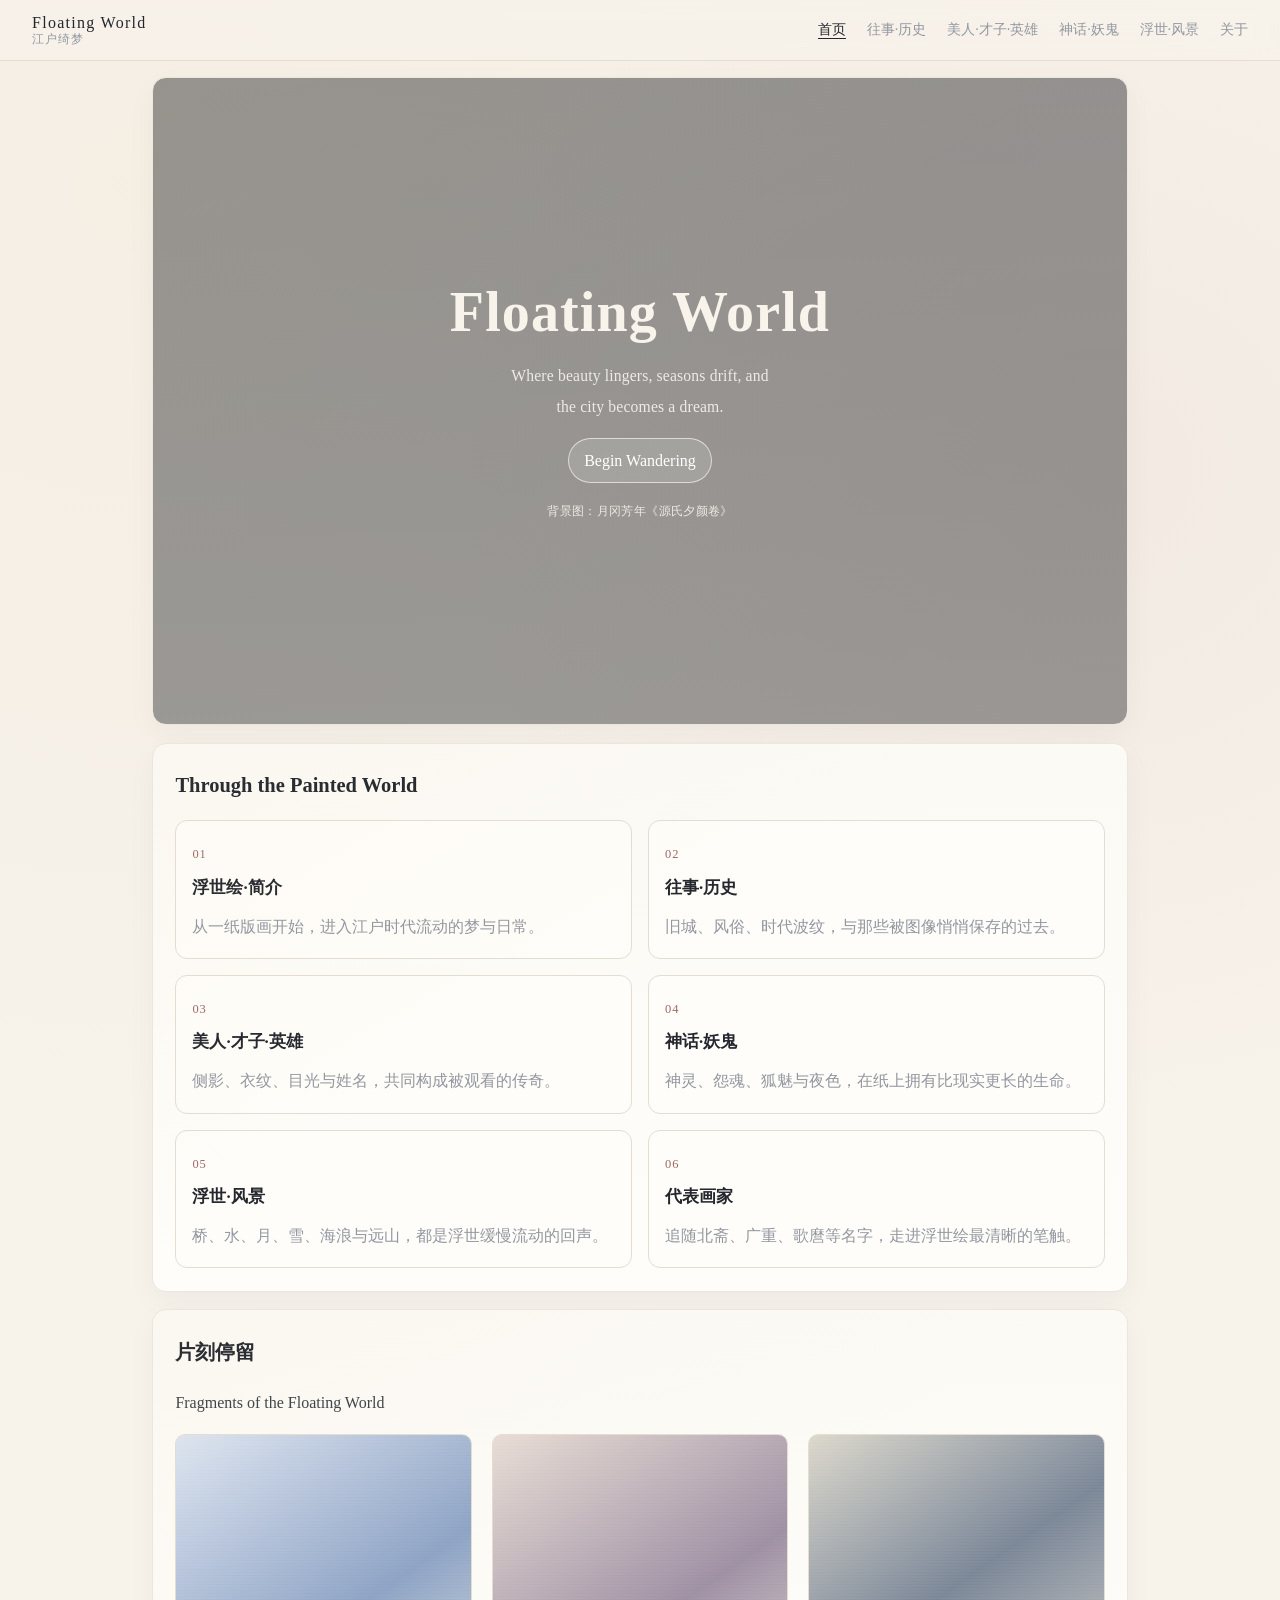
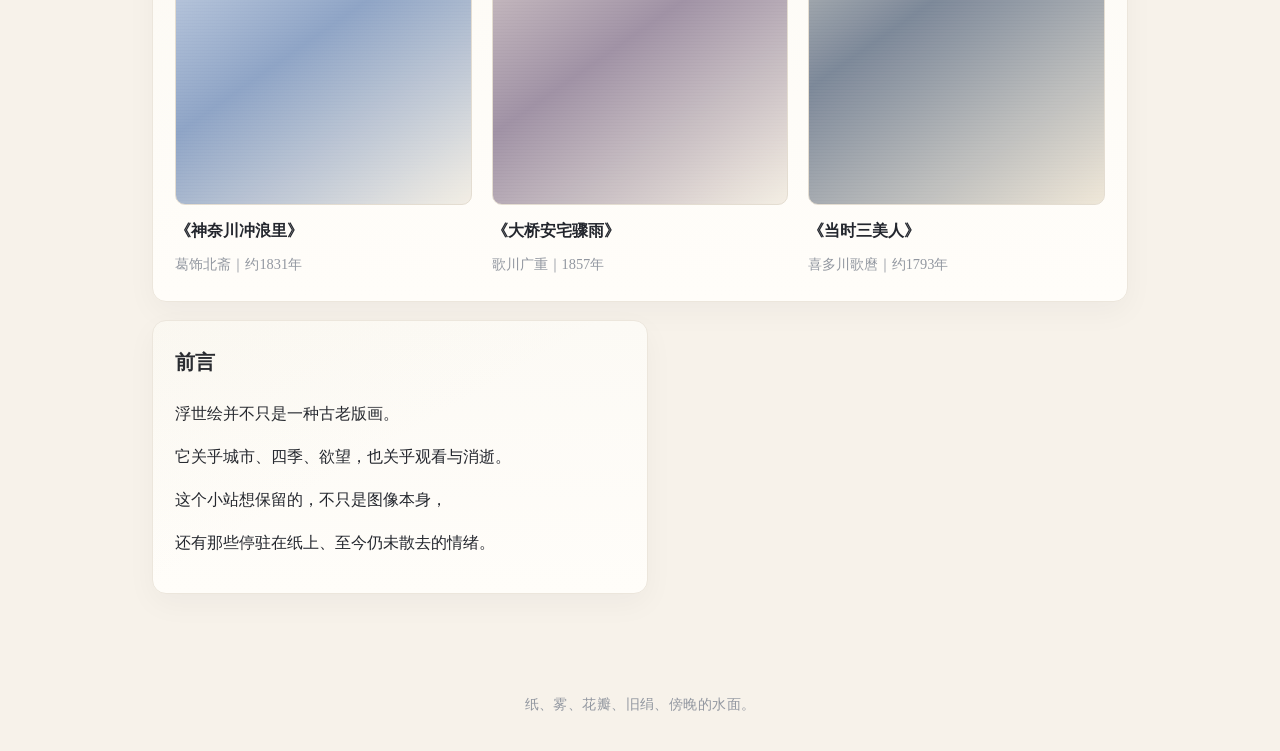
==== commit 91e01185: "feat: add Yugao hero artwork and clickable creators topic" ====
--- a/index.html
+++ b/index.html
@@ -15,10 +15,11 @@
     </header>
 
     <main>
-      <section class="panel hero-panel" aria-labelledby="hero-title">
+      <section class="panel hero-panel" id="hero-panel" aria-labelledby="hero-title">
         <h1 id="hero-title"></h1>
         <p class="hero-subtitle" id="hero-subtitle"></p>
         <a class="button button-primary" id="hero-action" href="#"></a>
+        <p class="hero-credit" id="hero-credit"></p>
       </section>
 
       <section class="panel" id="painted-world" aria-labelledby="portal-title">
--- a/styles.css
+++ b/styles.css
@@ -1,29 +1,42 @@
 :root {
-  --bg-paper: #f6f1e8;
-  --paper: #fbf8f2;
-  --ink-soft: #2e3138;
-  --ink-main: #1f2127;
-  --mist: #8f939b;
-  --indigo: #64759a;
-  --faded-red: #a06362;
-  --lotus: #d7c2c6;
-  --gold-light: #d6c496;
-  --line: #ddd4c7;
+  --bg-paper: #f7f2ea;
+  --paper: #fcfaf5;
+  --paper-elevated: #fffdf9;
+  --ink-main: #23262d;
+  --ink-soft: #3b4049;
+  --mist: #9297a0;
+  --line: #e4ddd1;
+  --line-soft: #ece6dc;
+  --indigo: #6b7797;
+  --faded-red: #9f6867;
+  --gold-light: #d8c79a;
   --radius: 14px;
   --container: 1040px;
+  --shadow-soft: 0 10px 30px rgba(35, 38, 45, 0.04);
 }
 
 * { box-sizing: border-box; }
+
+html { scroll-behavior: smooth; }
 
 body {
   margin: 0;
   font-family: 'Noto Serif SC', 'Songti SC', serif;
-  background: var(--bg-paper);
+  background:
+    radial-gradient(circle at 10% 8%, rgba(216, 199, 154, 0.08), transparent 38%),
+    radial-gradient(circle at 86% 20%, rgba(159, 104, 103, 0.06), transparent 30%),
+    var(--bg-paper);
   color: var(--ink-main);
   line-height: 1.95;
 }
 
 a { color: inherit; }
+
+a:focus-visible,
+button:focus-visible {
+  outline: 2px solid color-mix(in oklab, var(--indigo), white 20%);
+  outline-offset: 2px;
+}
 
 .site-header {
   position: sticky;
@@ -35,23 +48,31 @@
   gap: 0.6rem;
   padding: 0.8rem 1rem;
   border-bottom: 1px solid var(--line);
-  background: rgba(246, 241, 232, 0.93);
-  backdrop-filter: blur(8px);
+  background: rgba(247, 242, 234, 0.88);
+  backdrop-filter: blur(10px);
 }
 
 .brand {
   text-decoration: none;
   display: inline-grid;
-  line-height: 1.25;
-}
-
-.brand span { font-size: 1rem; letter-spacing: 0.06em; }
-.brand small { color: var(--mist); font-size: 0.78rem; }
+  line-height: 1.22;
+}
+
+.brand span {
+  font-size: 1rem;
+  letter-spacing: 0.08em;
+}
+
+.brand small {
+  color: var(--mist);
+  font-size: 0.76rem;
+  letter-spacing: 0.08em;
+}
 
 .menu-toggle {
   border: 1px solid var(--line);
   border-radius: 999px;
-  padding: 0.3rem 0.8rem;
+  padding: 0.28rem 0.76rem;
   background: var(--paper);
   color: var(--ink-soft);
 }
@@ -65,38 +86,104 @@
   border: 1px solid var(--line);
   border-radius: var(--radius);
   background: var(--paper);
-  padding: 0.8rem;
-}
-
-.site-nav.open { display: grid; gap: 0.35rem; }
-.site-nav a { text-decoration: none; color: var(--mist); font-size: 0.92rem; }
-.site-nav [aria-current='page'] { color: var(--ink-main); }
+  padding: 0.75rem;
+  box-shadow: var(--shadow-soft);
+}
+
+.site-nav.open { display: grid; gap: 0.4rem; }
+
+.site-nav a {
+  text-decoration: none;
+  color: var(--mist);
+  font-size: 0.92rem;
+  line-height: 1.6;
+}
+
+.site-nav [aria-current='page'] {
+  color: var(--ink-main);
+  text-decoration: underline;
+  text-decoration-thickness: 1px;
+  text-underline-offset: 4px;
+}
 
 main {
   width: min(100%, var(--container));
   margin: 0 auto;
-  padding: 1rem 1rem 3.5rem;
+  padding: 1rem 1rem 3.8rem;
 }
 
 .panel {
-  background: var(--paper);
-  border: 1px solid var(--line);
+  position: relative;
+  overflow: hidden;
+  background: linear-gradient(180deg, var(--paper), var(--paper-elevated));
+  border: 1px solid var(--line-soft);
   border-radius: var(--radius);
-  padding: 1.25rem;
-  margin-bottom: 1rem;
+  padding: 1.4rem;
+  margin-bottom: 1.1rem;
+  box-shadow: var(--shadow-soft);
+}
+
+.panel::after {
+  content: '';
+  position: absolute;
+  inset: 0;
+  pointer-events: none;
+  background: linear-gradient(150deg, rgba(216, 199, 154, 0.05), transparent 48%);
 }
 
 .hero-panel {
   min-height: 72vh;
   display: grid;
   place-content: center;
-  gap: 0.85rem;
+  gap: 1rem;
   text-align: center;
 }
 
+
+.hero-panel {
+  --hero-image: none;
+  background-image:
+    linear-gradient(rgba(28, 30, 35, 0.45), rgba(28, 30, 35, 0.42)),
+    var(--hero-image);
+  background-size: cover;
+  background-position: center;
+  color: #f8f4ec;
+}
+
+.hero-panel .hero-subtitle,
+.hero-panel .hero-credit {
+  color: rgba(248, 244, 236, 0.9);
+}
+
+.hero-credit {
+  margin: 0;
+  font-size: 0.78rem;
+  letter-spacing: 0.03em;
+}
+
+.hero-panel .button-primary {
+  background: rgba(248, 244, 236, 0.14);
+  color: #fff;
+  border-color: rgba(248, 244, 236, 0.7);
+}
+
+.hero-panel .button-primary:hover {
+  background: rgba(248, 244, 236, 0.22);
+}
+
 h1, h2, h3, p { margin-top: 0; }
-h1 { font-size: clamp(2rem, 10vw, 3.3rem); line-height: 1.2; margin-bottom: 0; }
-h2 { font-size: 1.28rem; margin-bottom: 0.9rem; }
+
+h1 {
+  font-size: clamp(2.1rem, 10vw, 3.5rem);
+  line-height: 1.18;
+  margin-bottom: 0;
+  letter-spacing: 0.02em;
+}
+
+h2 {
+  font-size: 1.28rem;
+  margin-bottom: 0.9rem;
+}
 
 .hero-subtitle,
 .lead,
@@ -104,37 +191,58 @@
 .module-list li { color: var(--ink-soft); }
 
 .hero-subtitle {
-  max-width: 36ch;
+  max-width: 34ch;
   margin: 0 auto;
-  font-size: 1rem;
+  font-size: 0.98rem;
+  letter-spacing: 0.01em;
 }
 
 .button {
   display: inline-flex;
   justify-self: center;
   text-decoration: none;
-  min-height: 42px;
+  min-height: 40px;
   align-items: center;
-  padding: 0.45rem 1rem;
+  padding: 0.35rem 0.95rem;
   border-radius: 999px;
-  border: 1px solid transparent;
-}
-
-.button-primary { background: var(--indigo); color: #fff; }
+  border: 1px solid var(--line);
+  transition: background-color 180ms ease, border-color 180ms ease, color 180ms ease;
+}
+
+.button-primary {
+  background: color-mix(in srgb, var(--indigo) 8%, white);
+  color: var(--ink-main);
+  border-color: color-mix(in srgb, var(--indigo) 35%, var(--line));
+}
+
+.button-primary:hover { background: color-mix(in srgb, var(--indigo) 14%, white); }
 
 .card-grid,
 .image-grid,
-.module-list { display: grid; gap: 0.9rem; }
+.module-list { display: grid; gap: 1rem; }
 
 .card {
   border: 1px solid var(--line);
-  border-radius: 10px;
-  background: #fffcf8;
-  padding: 0.9rem;
+  border-radius: 12px;
+  background: var(--paper-elevated);
+  padding: 1rem;
   text-decoration: none;
-}
-
-.portal-card h3 { margin: 0 0 0.3rem; font-size: 1.05rem; }
+  transition: transform 160ms ease, box-shadow 160ms ease, border-color 160ms ease;
+}
+
+.card:hover {
+  transform: translateY(-1px);
+  border-color: color-mix(in srgb, var(--indigo) 26%, var(--line));
+  box-shadow: 0 10px 22px rgba(35, 38, 45, 0.06);
+}
+
+.portal-card .portal-index {
+  color: var(--faded-red);
+  font-size: 0.78rem;
+  letter-spacing: 0.08em;
+}
+
+.portal-card h3 { margin: 0.2rem 0 0.4rem; font-size: 1.05rem; }
 .portal-card p { margin: 0; color: var(--mist); }
 
 .image-card { margin: 0; }
@@ -144,19 +252,42 @@
   aspect-ratio: 4 / 5;
   border-radius: 10px;
   border: 1px solid var(--line);
-  margin-bottom: 0.55rem;
+  margin-bottom: 0.6rem;
+  position: relative;
   background-size: cover;
 }
 
-.image-1 { background-image: linear-gradient(145deg, #d7e0ee, #8ba0c2 48%, #f3eee4); }
-.image-2 { background-image: linear-gradient(145deg, #e8ddd6, #9b8ea1 52%, #f4eee3); }
-.image-3 { background-image: linear-gradient(145deg, #d6d2c8, #7f8998 44%, #efe6d8); }
-
-figcaption strong { display: block; font-weight: 600; }
-figcaption span { color: var(--mist); font-size: 0.92rem; }
-
-.preface p { margin-bottom: 0.5rem; }
-.about-copy p { margin-bottom: 1rem; }
+.image-placeholder::after {
+  content: '';
+  position: absolute;
+  inset: 0;
+  border-radius: inherit;
+  background: repeating-linear-gradient(
+    180deg,
+    rgba(255, 255, 255, 0.05) 0,
+    rgba(255, 255, 255, 0.05) 2px,
+    rgba(0, 0, 0, 0.015) 2px,
+    rgba(0, 0, 0, 0.015) 3px
+  );
+  mix-blend-mode: soft-light;
+}
+
+.image-1 { background-image: linear-gradient(145deg, #dde5f2, #8da3c6 52%, #f3eee4); }
+.image-2 { background-image: linear-gradient(145deg, #e8ddd6, #9f91a4 52%, #f4eee3); }
+.image-3 { background-image: linear-gradient(145deg, #dcd8cc, #7b8798 44%, #efe7d8); }
+
+figcaption strong { display: block; font-weight: 600; margin-bottom: 0.1rem; }
+figcaption span { color: var(--mist); font-size: 0.9rem; }
+
+.preface,
+.about-copy {
+  max-width: 62ch;
+}
+
+.preface p,
+.about-copy p {
+  margin-bottom: 0.75rem;
+}
 
 .module-list {
   list-style: none;
@@ -167,15 +298,16 @@
 .module-list li {
   border: 1px solid var(--line);
   border-radius: 10px;
-  background: #fffcf8;
-  padding: 0.8rem;
+  background: var(--paper-elevated);
+  padding: 0.85rem;
 }
 
 .site-footer {
   text-align: center;
   color: var(--mist);
   padding: 1.2rem 1rem 2rem;
-  font-size: 0.9rem;
+  font-size: 0.88rem;
+  letter-spacing: 0.03em;
 }
 
 @media (min-width: 760px) {
@@ -187,12 +319,15 @@
     position: static;
     background: transparent;
     border: none;
+    box-shadow: none;
     padding: 0;
-    gap: 1rem;
+    gap: 1.3rem;
   }
 
+  .site-nav a { font-size: 0.9rem; }
+
   main { padding-inline: 2rem; }
 
   .card-grid { grid-template-columns: repeat(2, minmax(0, 1fr)); }
-  .image-grid { grid-template-columns: repeat(3, minmax(0, 1fr)); }
-}
+  .image-grid { grid-template-columns: repeat(3, minmax(0, 1fr)); gap: 1.2rem; }
+}
